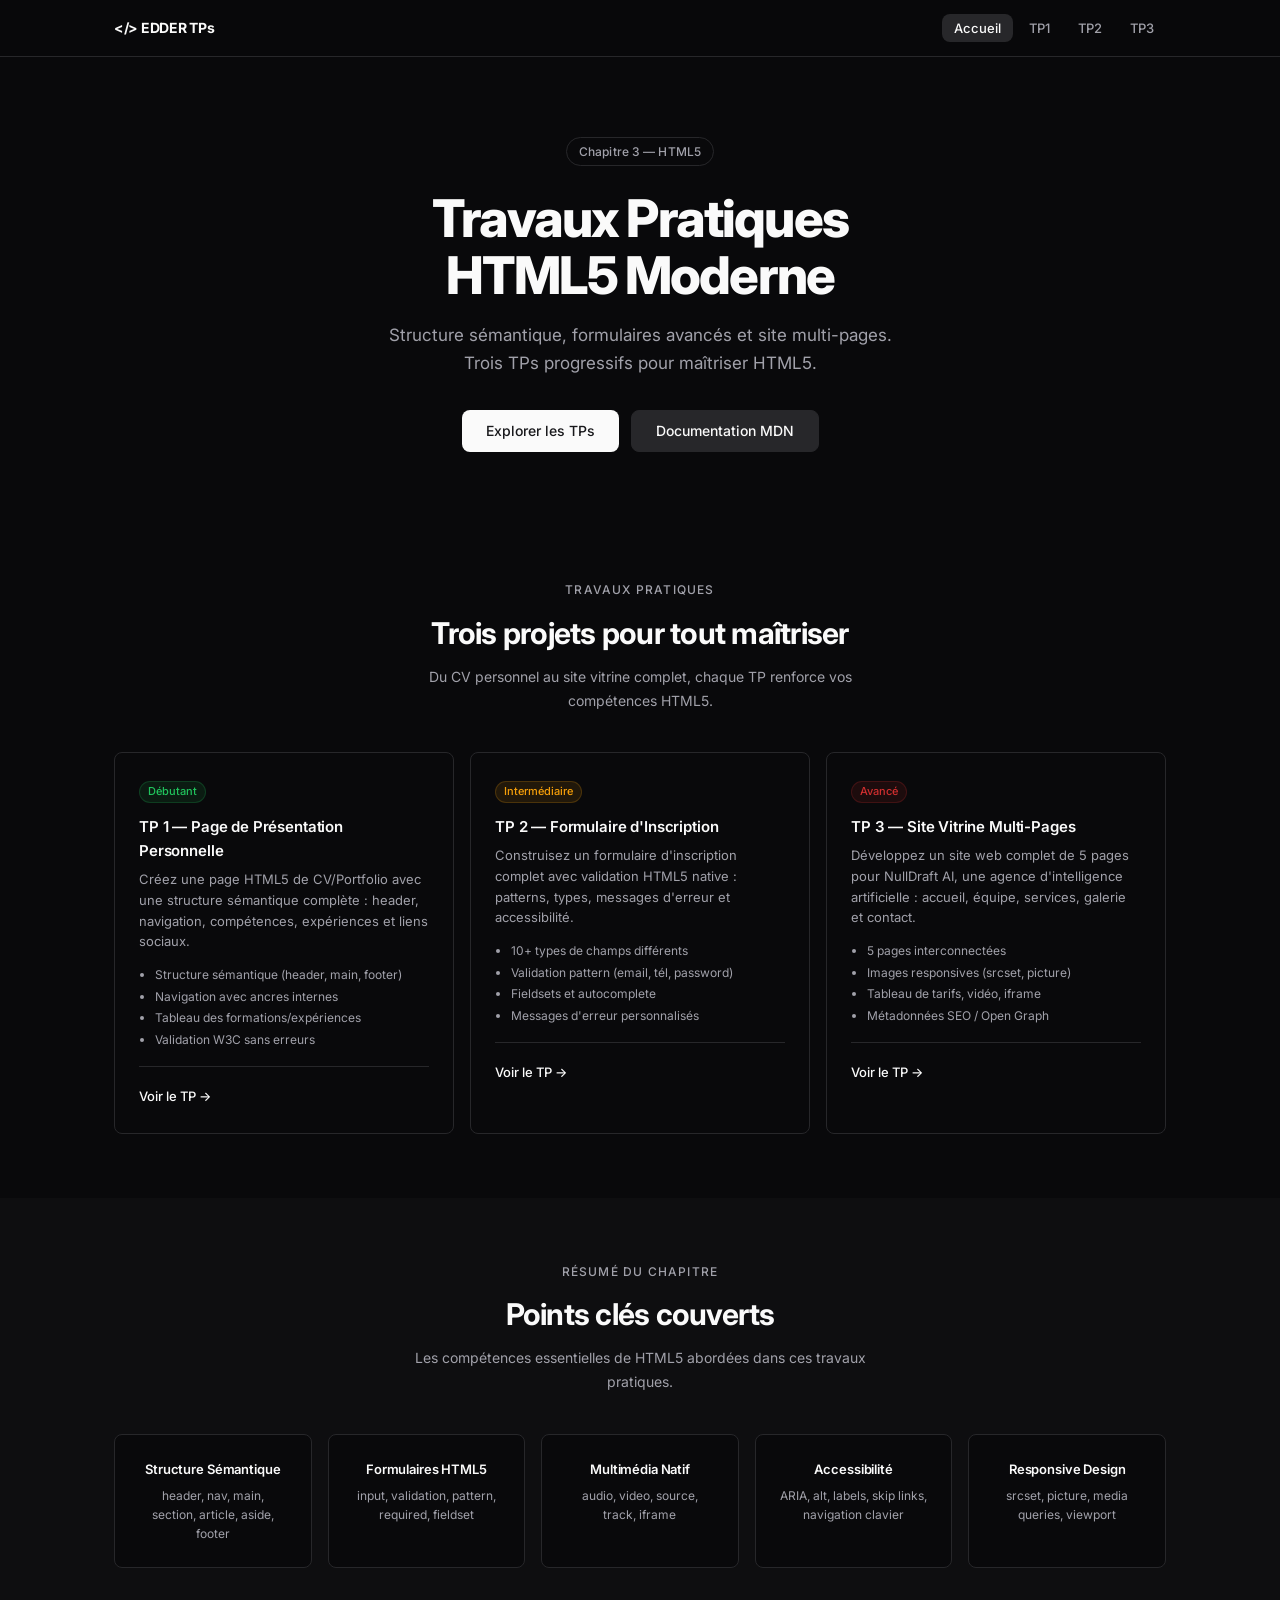
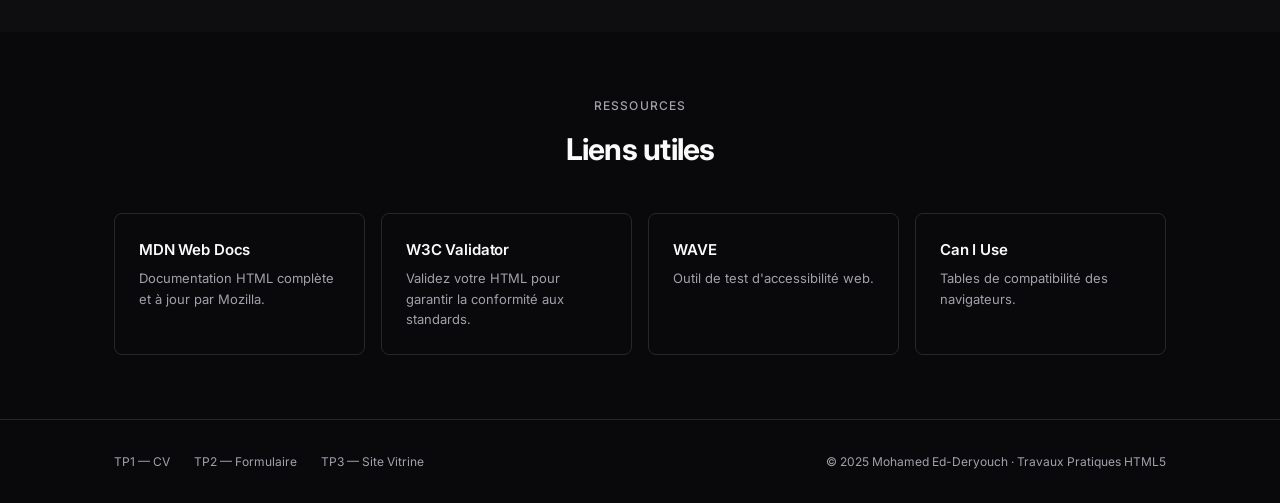
==== index.html @ cedb6357 "first commit" ====
<!DOCTYPE html>
<html lang="fr">

<head>
  <meta charset="UTF-8">
  <meta name="viewport" content="width=device-width, initial-scale=1.0">
  <meta name="description"
    content="Travaux Pratiques HTML5 — Chapitre 3 : Structure, Sémantique, Formulaires et Site Vitrine">
  <meta name="author" content="Mohamed Ed-Deryouch">
  <title>TPs HTML5 — Mohamed Ed-Deryouch</title>
  <link rel="stylesheet" href="css/style.css">
</head>

<body>
  <a href="#main-content" class="skip-link">Aller au contenu principal</a>

  <header class="site-header">
    <div class="container">
      <a href="index.html" class="logo">&lt;/&gt; EDDER TPs</a>
      <button class="nav-toggle" aria-label="Ouvrir le menu" aria-expanded="false" id="navToggle">&#9776;</button>
      <nav aria-label="Navigation principale">
        <ul class="nav-list" id="navList">
          <li><a href="index.html" class="active">Accueil</a></li>
          <li><a href="tp1/index.html">TP1</a></li>
          <li><a href="tp2/index.html">TP2</a></li>
          <li><a href="tp3/index.html">TP3</a></li>
        </ul>
      </nav>
    </div>
  </header>

  <section class="hero" id="main-content">
    <div class="container">
      <span class="hero-label">Chapitre 3 — HTML5</span>
      <h1>Travaux Pratiques<br>HTML5 Moderne</h1>
      <p>Structure sémantique, formulaires avancés et site multi-pages. Trois TPs progressifs pour maîtriser HTML5.</p>
      <div class="hero-actions">
        <a href="#travaux-pratiques" class="btn btn-primary btn-lg">Explorer les TPs</a>
        <a href="https://developer.mozilla.org/fr/docs/Web/HTML" target="_blank" rel="noopener"
          class="btn btn-secondary btn-lg">Documentation MDN</a>
      </div>
    </div>
  </section>

  <main>
    <section class="section" id="travaux-pratiques">
      <div class="container">
        <div class="section-header centered">
          <p class="overline">Travaux Pratiques</p>
          <h2>Trois projets pour tout maîtriser</h2>
          <p>Du CV personnel au site vitrine complet, chaque TP renforce vos compétences HTML5.</p>
        </div>

        <div class="cards-grid">
          <article class="card">
            <div class="card-header">
              <span class="badge badge-beginner">Débutant</span>
            </div>
            <h3>TP 1 — Page de Présentation Personnelle</h3>
            <p>Créez une page HTML5 de CV/Portfolio avec une structure sémantique complète : header, navigation,
              compétences, expériences et liens sociaux.</p>
            <ul
              style="color: var(--muted-foreground); font-size: 0.75rem; margin-top: 0.75rem; padding-left: 1rem; list-style: disc; line-height: 1.8;">
              <li>Structure sémantique (header, main, footer)</li>
              <li>Navigation avec ancres internes</li>
              <li>Tableau des formations/expériences</li>
              <li>Validation W3C sans erreurs</li>
            </ul>
            <div class="card-footer">
              <a href="tp1/index.html" class="card-link">Voir le TP &rarr;</a>
            </div>
          </article>

          <article class="card">
            <div class="card-header">
              <span class="badge badge-intermediate">Intermédiaire</span>
            </div>
            <h3>TP 2 — Formulaire d'Inscription</h3>
            <p>Construisez un formulaire d'inscription complet avec validation HTML5 native : patterns, types, messages
              d'erreur et accessibilité.</p>
            <ul
              style="color: var(--muted-foreground); font-size: 0.75rem; margin-top: 0.75rem; padding-left: 1rem; list-style: disc; line-height: 1.8;">
              <li>10+ types de champs différents</li>
              <li>Validation pattern (email, tél, password)</li>
              <li>Fieldsets et autocomplete</li>
              <li>Messages d'erreur personnalisés</li>
            </ul>
            <div class="card-footer">
              <a href="tp2/index.html" class="card-link">Voir le TP &rarr;</a>
            </div>
          </article>

          <article class="card">
            <div class="card-header">
              <span class="badge badge-advanced">Avancé</span>
            </div>
            <h3>TP 3 — Site Vitrine Multi-Pages</h3>
            <p>Développez un site web complet de 5 pages pour NullDraft AI, une agence d'intelligence artificielle :
              accueil, équipe, services, galerie et contact.</p>
            <ul
              style="color: var(--muted-foreground); font-size: 0.75rem; margin-top: 0.75rem; padding-left: 1rem; list-style: disc; line-height: 1.8;">
              <li>5 pages interconnectées</li>
              <li>Images responsives (srcset, picture)</li>
              <li>Tableau de tarifs, vidéo, iframe</li>
              <li>Métadonnées SEO / Open Graph</li>
            </ul>
            <div class="card-footer">
              <a href="tp3/index.html" class="card-link">Voir le TP &rarr;</a>
            </div>
          </article>
        </div>
      </div>
    </section>

    <section class="section section-alt">
      <div class="container">
        <div class="section-header centered">
          <p class="overline">Résumé du chapitre</p>
          <h2>Points clés couverts</h2>
          <p>Les compétences essentielles de HTML5 abordées dans ces travaux pratiques.</p>
        </div>

        <div class="cards-grid" style="grid-template-columns: repeat(auto-fit, minmax(180px, 1fr));">
          <div class="card" style="text-align:center;">
            <h3 style="font-size: 0.8125rem;">Structure Sémantique</h3>
            <p style="font-size: 0.75rem;">header, nav, main, section, article, aside, footer</p>
          </div>
          <div class="card" style="text-align:center;">
            <h3 style="font-size: 0.8125rem;">Formulaires HTML5</h3>
            <p style="font-size: 0.75rem;">input, validation, pattern, required, fieldset</p>
          </div>
          <div class="card" style="text-align:center;">
            <h3 style="font-size: 0.8125rem;">Multimédia Natif</h3>
            <p style="font-size: 0.75rem;">audio, video, source, track, iframe</p>
          </div>
          <div class="card" style="text-align:center;">
            <h3 style="font-size: 0.8125rem;">Accessibilité</h3>
            <p style="font-size: 0.75rem;">ARIA, alt, labels, skip links, navigation clavier</p>
          </div>
          <div class="card" style="text-align:center;">
            <h3 style="font-size: 0.8125rem;">Responsive Design</h3>
            <p style="font-size: 0.75rem;">srcset, picture, media queries, viewport</p>
          </div>
        </div>
      </div>
    </section>

    <section class="section" id="ressources">
      <div class="container">
        <div class="section-header centered">
          <p class="overline">Ressources</p>
          <h2>Liens utiles</h2>
        </div>
        <div class="cards-grid" style="grid-template-columns: repeat(auto-fit, minmax(240px, 1fr));">
          <a href="https://developer.mozilla.org/fr/docs/Web/HTML" target="_blank" rel="noopener" class="card"
            style="text-decoration:none;">
            <h3>MDN Web Docs</h3>
            <p>Documentation HTML complète et à jour par Mozilla.</p>
          </a>
          <a href="https://validator.w3.org/" target="_blank" rel="noopener" class="card" style="text-decoration:none;">
            <h3>W3C Validator</h3>
            <p>Validez votre HTML pour garantir la conformité aux standards.</p>
          </a>
          <a href="https://wave.webaim.org/" target="_blank" rel="noopener" class="card" style="text-decoration:none;">
            <h3>WAVE</h3>
            <p>Outil de test d'accessibilité web.</p>
          </a>
          <a href="https://caniuse.com/" target="_blank" rel="noopener" class="card" style="text-decoration:none;">
            <h3>Can I Use</h3>
            <p>Tables de compatibilité des navigateurs.</p>
          </a>
        </div>
      </div>
    </section>
  </main>

  <footer class="site-footer">
    <div class="container">
      <nav class="footer-links" aria-label="Navigation secondaire">
        <a href="tp1/index.html">TP1 — CV</a>
        <a href="tp2/index.html">TP2 — Formulaire</a>
        <a href="tp3/index.html">TP3 — Site Vitrine</a>
      </nav>
      <p>&copy; 2025 Mohamed Ed-Deryouch &middot; Travaux Pratiques HTML5</p>
    </div>
  </footer>

  <script>
    document.getElementById('navToggle').addEventListener('click', function () {
      var list = document.getElementById('navList');
      var expanded = this.getAttribute('aria-expanded') === 'true';
      this.setAttribute('aria-expanded', String(!expanded));
      list.classList.toggle('active');
      this.innerHTML = expanded ? '&#9776;' : '&#10005;';
    });
  </script>
</body>

</html>
---- css/style.css ----
/* ============================================
   shadcn-inspired Design System
   Pure CSS — Dark Mode — Professional
   ============================================ */

@import url('https://fonts.googleapis.com/css2?family=Inter:wght@300;400;500;600;700;800&display=swap');

/* ---------- Design Tokens ---------- */
:root {
  /* Background */
  --background: hsl(240 10% 3.9%);
  --foreground: hsl(0 0% 98%);

  --card: hsl(240 10% 3.9%);
  --card-foreground: hsl(0 0% 98%);

  --popover: hsl(240 10% 3.9%);

  --muted: hsl(240 3.7% 15.9%);
  --muted-foreground: hsl(240 5% 64.9%);

  --accent: hsl(240 3.7% 15.9%);
  --accent-foreground: hsl(0 0% 98%);

  --destructive: hsl(0 62.8% 30.6%);

  --border: hsl(240 3.7% 15.9%);
  --input: hsl(240 3.7% 15.9%);
  --ring: hsl(240 4.9% 83.9%);

  --primary: hsl(0 0% 98%);
  --primary-foreground: hsl(240 5.9% 10%);

  --secondary: hsl(240 3.7% 15.9%);
  --secondary-foreground: hsl(0 0% 98%);

  /* Functional */
  --success: hsl(142 71% 45%);
  --warning: hsl(38 92% 50%);
  --info: hsl(217 91% 60%);

  /* Radius */
  --radius: 0.5rem;

  /* Typography */
  --font-sans: 'Inter', -apple-system, BlinkMacSystemFont, 'Segoe UI', 'Helvetica Neue', sans-serif;
  --font-mono: ui-monospace, SFMono-Regular, 'SF Mono', Menlo, Consolas, monospace;

  /* Transition */
  --transition: 150ms cubic-bezier(0.4, 0, 0.2, 1);
}

/* ---------- Reset ---------- */
*,
*::before,
*::after {
  margin: 0;
  padding: 0;
  box-sizing: border-box;
}

html {
  scroll-behavior: smooth;
  font-size: 16px;
  -webkit-text-size-adjust: 100%;
}

body {
  font-family: var(--font-sans);
  background-color: var(--background);
  color: var(--foreground);
  line-height: 1.6;
  -webkit-font-smoothing: antialiased;
  -moz-osx-font-smoothing: grayscale;
  min-height: 100vh;
}

a {
  color: var(--foreground);
  text-decoration: none;
  transition: color var(--transition);
}

a:hover {
  color: var(--muted-foreground);
}

img {
  max-width: 100%;
  height: auto;
  display: block;
}

ul,
ol {
  list-style: none;
}

code {
  font-family: var(--font-mono);
  font-size: 0.875em;
  background: var(--muted);
  padding: 0.125rem 0.375rem;
  border-radius: calc(var(--radius) * 0.5);
}

/* ---------- Utility ---------- */
.container {
  width: 100%;
  max-width: 1100px;
  margin-inline: auto;
  padding-inline: 1.5rem;
}

.container-sm {
  width: 100%;
  max-width: 720px;
  margin-inline: auto;
  padding-inline: 1.5rem;
}

.sr-only {
  position: absolute;
  width: 1px;
  height: 1px;
  padding: 0;
  margin: -1px;
  overflow: hidden;
  clip: rect(0, 0, 0, 0);
  white-space: nowrap;
  border: 0;
}

.text-muted {
  color: var(--muted-foreground);
}

.text-sm {
  font-size: 0.875rem;
}

.text-xs {
  font-size: 0.75rem;
}

/* ---------- Skip Link ---------- */
.skip-link {
  position: absolute;
  top: -100%;
  left: 1rem;
  background: var(--primary);
  color: var(--primary-foreground);
  padding: 0.5rem 1rem;
  border-radius: var(--radius);
  z-index: 1000;
  font-weight: 600;
  font-size: 0.875rem;
  transition: top 0.2s var(--transition);
}

.skip-link:focus {
  top: 1rem;
  color: var(--primary-foreground);
}

/* ============================================
   HEADER / NAV
   ============================================ */
.site-header {
  position: sticky;
  top: 0;
  z-index: 100;
  background-color: hsl(240 10% 3.9% / 0.8);
  backdrop-filter: blur(12px);
  -webkit-backdrop-filter: blur(12px);
  border-bottom: 1px solid var(--border);
}

.site-header .container {
  display: flex;
  align-items: center;
  justify-content: space-between;
  height: 3.5rem;
}

.logo {
  font-size: 0.875rem;
  font-weight: 700;
  color: var(--foreground);
  letter-spacing: -0.02em;
}

.logo:hover {
  color: var(--foreground);
}

.nav-list {
  display: flex;
  gap: 0.25rem;
  align-items: center;
}

.nav-list a {
  color: var(--muted-foreground);
  font-size: 0.8125rem;
  font-weight: 500;
  padding: 0.375rem 0.75rem;
  border-radius: var(--radius);
  transition: background var(--transition), color var(--transition);
}

.nav-list a:hover {
  background: var(--accent);
  color: var(--accent-foreground);
}

.nav-list a.active {
  background: var(--accent);
  color: var(--accent-foreground);
}

.nav-toggle {
  display: none;
  background: none;
  border: 1px solid var(--border);
  color: var(--foreground);
  font-size: 1rem;
  cursor: pointer;
  padding: 0.25rem 0.5rem;
  border-radius: var(--radius);
  line-height: 1;
}

/* ============================================
   HERO
   ============================================ */
.hero {
  padding: 5rem 0 4rem;
  text-align: center;
}

.hero-label {
  display: inline-block;
  font-size: 0.75rem;
  font-weight: 500;
  color: var(--muted-foreground);
  border: 1px solid var(--border);
  padding: 0.25rem 0.75rem;
  border-radius: 9999px;
  margin-bottom: 1.5rem;
  letter-spacing: 0.01em;
}

.hero h1 {
  font-size: clamp(2rem, 5vw, 3.25rem);
  font-weight: 800;
  line-height: 1.1;
  letter-spacing: -0.035em;
  margin-bottom: 1rem;
  color: var(--foreground);
}

.hero p {
  color: var(--muted-foreground);
  font-size: clamp(0.9375rem, 2vw, 1.0625rem);
  max-width: 540px;
  margin-inline: auto;
  margin-bottom: 2rem;
  line-height: 1.7;
}

.hero-actions {
  display: flex;
  gap: 0.75rem;
  justify-content: center;
  flex-wrap: wrap;
}

/* ============================================
   BUTTONS
   ============================================ */
.btn {
  display: inline-flex;
  align-items: center;
  justify-content: center;
  gap: 0.5rem;
  padding: 0.5rem 1rem;
  border-radius: var(--radius);
  font-size: 0.8125rem;
  font-weight: 500;
  border: none;
  cursor: pointer;
  transition: background var(--transition), opacity var(--transition);
  text-decoration: none;
  font-family: var(--font-sans);
  line-height: 1.25rem;
  white-space: nowrap;
}

.btn-primary {
  background: var(--primary);
  color: var(--primary-foreground);
}

.btn-primary:hover {
  opacity: 0.9;
  color: var(--primary-foreground);
}

.btn-secondary {
  background: var(--secondary);
  color: var(--secondary-foreground);
  border: 1px solid var(--border);
}

.btn-secondary:hover {
  background: var(--accent);
  color: var(--accent-foreground);
}

.btn-ghost {
  background: transparent;
  color: var(--foreground);
}

.btn-ghost:hover {
  background: var(--accent);
}

.btn-destructive {
  background: var(--destructive);
  color: var(--foreground);
}

.btn-sm {
  padding: 0.375rem 0.75rem;
  font-size: 0.75rem;
}

.btn-lg {
  padding: 0.625rem 1.5rem;
  font-size: 0.875rem;
}

/* ============================================
   CARD
   ============================================ */
.cards-grid {
  display: grid;
  grid-template-columns: repeat(auto-fit, minmax(280px, 1fr));
  gap: 1rem;
}

.card {
  background: var(--card);
  border: 1px solid var(--border);
  border-radius: var(--radius);
  padding: 1.5rem;
  transition: border-color var(--transition), background var(--transition);
}

.card:hover {
  border-color: hsl(240 3.7% 25%);
}

.card-header {
  margin-bottom: 0.75rem;
}

.card h3 {
  font-size: 0.9375rem;
  font-weight: 600;
  margin-bottom: 0.375rem;
  letter-spacing: -0.01em;
}

.card p {
  color: var(--muted-foreground);
  font-size: 0.8125rem;
  line-height: 1.6;
}

.card-footer {
  margin-top: 1rem;
  padding-top: 1rem;
  border-top: 1px solid var(--border);
}

/* Card icon */
.card-icon {
  width: 2.25rem;
  height: 2.25rem;
  border-radius: var(--radius);
  display: flex;
  align-items: center;
  justify-content: center;
  font-size: 0.875rem;
  margin-bottom: 0.75rem;
  background: var(--muted);
  color: var(--muted-foreground);
}

/* Card link */
.card-link {
  font-size: 0.8125rem;
  font-weight: 500;
  color: var(--foreground);
  display: inline-flex;
  align-items: center;
  gap: 0.25rem;
}

.card-link:hover {
  text-decoration: underline;
  text-underline-offset: 4px;
  color: var(--foreground);
}

/* ============================================
   BADGE
   ============================================ */
.badge {
  display: inline-block;
  padding: 0.125rem 0.5rem;
  border-radius: 9999px;
  font-size: 0.6875rem;
  font-weight: 500;
  line-height: 1.4;
  border: 1px solid transparent;
}

.badge-default {
  background: var(--secondary);
  color: var(--secondary-foreground);
  border-color: var(--border);
}

.badge-beginner {
  background: hsl(142 71% 45% / 0.1);
  color: hsl(142 71% 45%);
  border-color: hsl(142 71% 45% / 0.2);
}

.badge-intermediate {
  background: hsl(38 92% 50% / 0.1);
  color: hsl(38 92% 50%);
  border-color: hsl(38 92% 50% / 0.2);
}

.badge-advanced {
  background: hsl(0 62.8% 50% / 0.1);
  color: hsl(0 62.8% 50%);
  border-color: hsl(0 62.8% 50% / 0.2);
}

/* ============================================
   SECTIONS
   ============================================ */
.section {
  padding: 4rem 0;
}

.section-alt {
  background: hsl(240 6% 6%);
}

.section-header {
  margin-bottom: 2.5rem;
}

.section-header.centered {
  text-align: center;
}

.section-header .overline {
  font-size: 0.75rem;
  font-weight: 500;
  text-transform: uppercase;
  letter-spacing: 0.1em;
  color: var(--muted-foreground);
  margin-bottom: 0.5rem;
}

.section-header h2 {
  font-size: clamp(1.375rem, 3vw, 1.875rem);
  font-weight: 700;
  letter-spacing: -0.025em;
  margin-bottom: 0.5rem;
}

.section-header p {
  color: var(--muted-foreground);
  font-size: 0.875rem;
  max-width: 480px;
  line-height: 1.7;
}

.section-header.centered p {
  margin-inline: auto;
}

/* ============================================
   TABLE
   ============================================ */
.table-wrapper {
  overflow-x: auto;
  border: 1px solid var(--border);
  border-radius: var(--radius);
}

table {
  width: 100%;
  border-collapse: collapse;
  font-size: 0.8125rem;
}

thead {
  background: var(--muted);
}

th {
  text-align: left;
  padding: 0.625rem 1rem;
  font-weight: 500;
  font-size: 0.75rem;
  color: var(--muted-foreground);
  border-bottom: 1px solid var(--border);
}

td {
  padding: 0.625rem 1rem;
  border-bottom: 1px solid var(--border);
  color: var(--foreground);
}

tr:last-child td {
  border-bottom: none;
}

tbody tr {
  transition: background var(--transition);
}

tbody tr:hover {
  background: hsl(240 3.7% 10%);
}

/* ============================================
   FORMS
   ============================================ */
.form-group {
  margin-bottom: 1.25rem;
}

.form-row {
  display: grid;
  grid-template-columns: 1fr 1fr;
  gap: 1rem;
}

label {
  display: block;
  font-size: 0.8125rem;
  font-weight: 500;
  color: var(--foreground);
  margin-bottom: 0.375rem;
}

label .required {
  color: hsl(0 62.8% 50%);
}

input,
textarea,
select {
  width: 100%;
  padding: 0.5rem 0.75rem;
  background: var(--background);
  border: 1px solid var(--input);
  border-radius: var(--radius);
  color: var(--foreground);
  font-family: var(--font-sans);
  font-size: 0.8125rem;
  transition: border-color var(--transition), box-shadow var(--transition);
  line-height: 1.5;
}

input::placeholder,
textarea::placeholder {
  color: var(--muted-foreground);
  opacity: 0.5;
}

input:focus,
textarea:focus,
select:focus {
  outline: none;
  border-color: var(--ring);
  box-shadow: 0 0 0 2px hsl(240 4.9% 83.9% / 0.15);
}

input:invalid:not(:placeholder-shown),
textarea:invalid:not(:placeholder-shown) {
  border-color: hsl(0 62.8% 50%);
}

input:valid:not(:placeholder-shown) {
  border-color: hsl(142 71% 45% / 0.5);
}

input[type="file"] {
  padding: 0.375rem;
  font-size: 0.75rem;
}

input[type="color"] {
  padding: 0.25rem;
  height: 2.5rem;
  cursor: pointer;
}

input[type="range"] {
  padding: 0;
  border: none;
  accent-color: var(--foreground);
  background: transparent;
}

input[type="range"]:focus {
  box-shadow: none;
}

fieldset {
  border: 1px solid var(--border);
  border-radius: var(--radius);
  padding: 1.5rem;
  margin-bottom: 1.5rem;
}

legend {
  font-size: 0.8125rem;
  font-weight: 600;
  color: var(--foreground);
  padding: 0 0.375rem;
}

/* Radio / Checkbox */
.form-check {
  display: flex;
  align-items: center;
  gap: 0.5rem;
  margin-bottom: 0.5rem;
}

.form-check input[type="radio"],
.form-check input[type="checkbox"] {
  width: 1rem;
  height: 1rem;
  accent-color: var(--foreground);
  cursor: pointer;
}

.form-check label {
  margin-bottom: 0;
  font-weight: 400;
  color: var(--foreground);
  font-size: 0.8125rem;
  cursor: pointer;
}

.form-hint {
  font-size: 0.75rem;
  color: var(--muted-foreground);
  margin-top: 0.25rem;
}

/* ============================================
   SEPARATOR
   ============================================ */
.separator {
  height: 1px;
  background: var(--border);
  border: none;
  margin: 2rem 0;
}

/* ============================================
   FOOTER
   ============================================ */
.site-footer {
  border-top: 1px solid var(--border);
  padding: 2rem 0;
  color: var(--muted-foreground);
  font-size: 0.75rem;
}

.site-footer .container {
  display: flex;
  align-items: center;
  justify-content: space-between;
  flex-wrap: wrap;
  gap: 1rem;
}

.footer-links {
  display: flex;
  gap: 1.5rem;
  flex-wrap: wrap;
}

.footer-links a {
  color: var(--muted-foreground);
  font-size: 0.75rem;
}

.footer-links a:hover {
  color: var(--foreground);
}

/* ============================================
   DETAILS / SUMMARY
   ============================================ */
details {
  border: 1px solid var(--border);
  border-radius: var(--radius);
  margin-bottom: 0.5rem;
}

details[open] {
  border-color: hsl(240 3.7% 25%);
}

summary {
  padding: 0.75rem 1rem;
  cursor: pointer;
  font-weight: 500;
  font-size: 0.8125rem;
  color: var(--foreground);
  list-style: none;
  display: flex;
  align-items: center;
  justify-content: space-between;
  transition: background var(--transition);
  border-radius: var(--radius);
}

summary:hover {
  background: var(--muted);
}

summary::-webkit-details-marker {
  display: none;
}

summary::after {
  content: '+';
  font-size: 1rem;
  color: var(--muted-foreground);
  font-weight: 300;
}

details[open] summary::after {
  content: '\2212';
}

details>div,
details>p {
  padding: 0 1rem 1rem;
  color: var(--muted-foreground);
  font-size: 0.8125rem;
  line-height: 1.7;
}

/* ============================================
   PROGRESS / METER
   ============================================ */
progress {
  width: 100%;
  height: 0.375rem;
  border-radius: 9999px;
  overflow: hidden;
  appearance: none;
  -webkit-appearance: none;
}

progress::-webkit-progress-bar {
  background: var(--muted);
  border-radius: 9999px;
}

progress::-webkit-progress-value {
  background: var(--foreground);
  border-radius: 9999px;
}

meter {
  width: 100%;
  height: 0.375rem;
}

/* ============================================
   MEDIA
   ============================================ */
video,
audio {
  width: 100%;
  border-radius: var(--radius);
  background: hsl(240 6% 6%);
}

iframe {
  border: none;
  border-radius: var(--radius);
  width: 100%;
}

.responsive-iframe {
  position: relative;
  padding-bottom: 56.25%;
  height: 0;
  overflow: hidden;
  border-radius: var(--radius);
  border: 1px solid var(--border);
}

.responsive-iframe iframe {
  position: absolute;
  top: 0;
  left: 0;
  width: 100%;
  height: 100%;
  border-radius: var(--radius);
}

/* ============================================
   GALLERY
   ============================================ */
.gallery-grid {
  display: grid;
  grid-template-columns: repeat(auto-fill, minmax(240px, 1fr));
  gap: 0.75rem;
}

.gallery-item {
  border-radius: var(--radius);
  overflow: hidden;
  position: relative;
  aspect-ratio: 4 / 3;
  border: 1px solid var(--border);
  transition: border-color var(--transition);
}

.gallery-item:hover {
  border-color: hsl(240 3.7% 25%);
}

.gallery-item img {
  width: 100%;
  height: 100%;
  object-fit: cover;
}

/* ============================================
   FIGURE
   ============================================ */
figure {
  margin: 0;
}

figcaption {
  font-size: 0.75rem;
  color: var(--muted-foreground);
  margin-top: 0.5rem;
  text-align: center;
}

/* ============================================
   PROFILE (TP1)
   ============================================ */
.profile-header {
  display: flex;
  align-items: center;
  gap: 1.5rem;
  flex-wrap: wrap;
  padding: 2.5rem 0;
}

.profile-avatar-placeholder {
  width: 8rem;
  height: 8rem;
  border-radius: 9999px;
  background: var(--muted);
  display: flex;
  align-items: center;
  justify-content: center;
  font-size: 1.25rem;
  font-weight: 700;
  color: var(--muted-foreground);
  flex-shrink: 0;
  border: 1px solid var(--border);
}

.profile-info h1 {
  font-size: 1.5rem;
  font-weight: 700;
  letter-spacing: -0.025em;
}

.profile-info .title {
  color: var(--muted-foreground);
  font-size: 0.875rem;
  font-weight: 400;
  margin-bottom: 0.5rem;
}

.profile-info .contact-row {
  display: flex;
  gap: 1.25rem;
  flex-wrap: wrap;
  color: var(--muted-foreground);
  font-size: 0.75rem;
}

.profile-info .contact-row a {
  color: var(--muted-foreground);
  text-decoration: underline;
  text-underline-offset: 3px;
}

.profile-info .contact-row a:hover {
  color: var(--foreground);
}

/* Skills */
.skills-grid {
  display: flex;
  flex-wrap: wrap;
  gap: 0.375rem;
}

.skill-tag {
  background: var(--secondary);
  color: var(--muted-foreground);
  padding: 0.25rem 0.625rem;
  border-radius: 9999px;
  font-size: 0.6875rem;
  font-weight: 500;
  border: 1px solid var(--border);
  transition: border-color var(--transition), color var(--transition);
}

.skill-tag:hover {
  border-color: hsl(240 3.7% 30%);
  color: var(--foreground);
}

a.skill-tag {
  text-decoration: none;
}

/* Timeline */
.timeline-item {
  position: relative;
  padding-left: 1.5rem;
  padding-bottom: 1.5rem;
  border-left: 1px solid var(--border);
}

.timeline-item:last-child {
  border-left-color: transparent;
  padding-bottom: 0;
}

.timeline-item::before {
  content: '';
  position: absolute;
  left: -3px;
  top: 0.5rem;
  width: 5px;
  height: 5px;
  border-radius: 50%;
  background: var(--muted-foreground);
}

.timeline-item h3 {
  font-size: 0.875rem;
  font-weight: 600;
}

.timeline-item .timeline-meta {
  font-size: 0.6875rem;
  color: var(--muted-foreground);
  font-weight: 500;
  margin-bottom: 0.25rem;
}

.timeline-item p {
  color: var(--muted-foreground);
  font-size: 0.8125rem;
  line-height: 1.6;
}

/* ============================================
   TEAM (TP3 about)
   ============================================ */
.team-grid {
  display: grid;
  grid-template-columns: repeat(auto-fit, minmax(240px, 1fr));
  gap: 1rem;
}

.team-card {
  text-align: center;
}

.team-avatar {
  width: 3.5rem;
  height: 3.5rem;
  border-radius: 9999px;
  margin: 0 auto 0.75rem;
  display: flex;
  align-items: center;
  justify-content: center;
  font-size: 0.875rem;
  font-weight: 700;
  background: var(--muted);
  color: var(--muted-foreground);
  border: 1px solid var(--border);
}

.team-card .role {
  color: var(--muted-foreground);
  font-size: 0.75rem;
  font-weight: 500;
  margin-bottom: 0.5rem;
}

/* ============================================
   STATS
   ============================================ */
.stats-grid {
  display: grid;
  grid-template-columns: repeat(auto-fit, minmax(140px, 1fr));
  gap: 1.5rem;
  text-align: center;
}

.stat-item .number {
  font-size: 2rem;
  font-weight: 800;
  letter-spacing: -0.03em;
  color: var(--foreground);
}

.stat-item .label {
  color: var(--muted-foreground);
  font-size: 0.75rem;
  font-weight: 400;
}

/* ============================================
   TESTIMONIAL
   ============================================ */
.testimonial {
  border: 1px solid var(--border);
  border-radius: var(--radius);
  padding: 1.5rem;
}

.testimonial blockquote {
  font-size: 0.8125rem;
  color: var(--muted-foreground);
  margin-bottom: 0.75rem;
  line-height: 1.7;
  font-style: normal;
}

.testimonial cite {
  color: var(--foreground);
  font-weight: 500;
  font-size: 0.75rem;
  font-style: normal;
}

/* ============================================
   BACK LINK
   ============================================ */
.back-link {
  display: inline-flex;
  align-items: center;
  gap: 0.375rem;
  color: var(--muted-foreground);
  font-size: 0.8125rem;
  font-weight: 400;
  padding: 2rem 0;
  transition: color var(--transition);
}

.back-link:hover {
  color: var(--foreground);
}

/* ============================================
   CONTACT
   ============================================ */
.contact-grid {
  display: grid;
  grid-template-columns: 1fr 1fr;
  gap: 2.5rem;
}

.contact-info-list {
  display: flex;
  flex-direction: column;
  gap: 0.5rem;
}

.contact-info-item {
  display: flex;
  align-items: flex-start;
  gap: 0.75rem;
  padding: 0.75rem;
  border: 1px solid var(--border);
  border-radius: var(--radius);
}

.contact-info-item .icon-label {
  font-size: 0.75rem;
  font-weight: 600;
  color: var(--muted-foreground);
  text-transform: uppercase;
  letter-spacing: 0.05em;
  flex-shrink: 0;
  min-width: 4rem;
}

.contact-info-item p {
  font-size: 0.8125rem;
  color: var(--foreground);
  line-height: 1.5;
}

.contact-info-item a {
  color: var(--foreground);
  text-decoration: underline;
  text-underline-offset: 3px;
}

.contact-info-item a:hover {
  color: var(--muted-foreground);
}

/* ============================================
   TRANSCRIPT
   ============================================ */
.transcript {
  background: hsl(240 6% 6%);
  border: 1px solid var(--border);
  border-radius: var(--radius);
  padding: 1.5rem;
  max-height: 280px;
  overflow-y: auto;
  color: var(--muted-foreground);
  font-size: 0.8125rem;
  line-height: 1.8;
}

.transcript p {
  margin-bottom: 0.75rem;
}

.transcript time {
  color: var(--foreground);
  font-weight: 500;
  font-family: var(--font-mono);
  font-size: 0.6875rem;
}

/* ============================================
   RESPONSIVE
   ============================================ */
@media (max-width: 768px) {
  .nav-list {
    display: none;
    flex-direction: column;
    position: absolute;
    top: 100%;
    left: 0;
    right: 0;
    background: var(--background);
    padding: 1rem;
    border-bottom: 1px solid var(--border);
    gap: 0.25rem;
  }

  .nav-list.active {
    display: flex;
  }

  .nav-toggle {
    display: block;
  }

  .hero {
    padding: 3rem 0;
  }

  .profile-header {
    flex-direction: column;
    text-align: center;
  }

  .profile-info .contact-row {
    justify-content: center;
  }

  .cards-grid {
    grid-template-columns: 1fr;
  }

  .form-row {
    grid-template-columns: 1fr;
  }

  .contact-grid {
    grid-template-columns: 1fr;
  }

  .site-footer .container {
    flex-direction: column;
    text-align: center;
  }

  .footer-links {
    justify-content: center;
  }
}
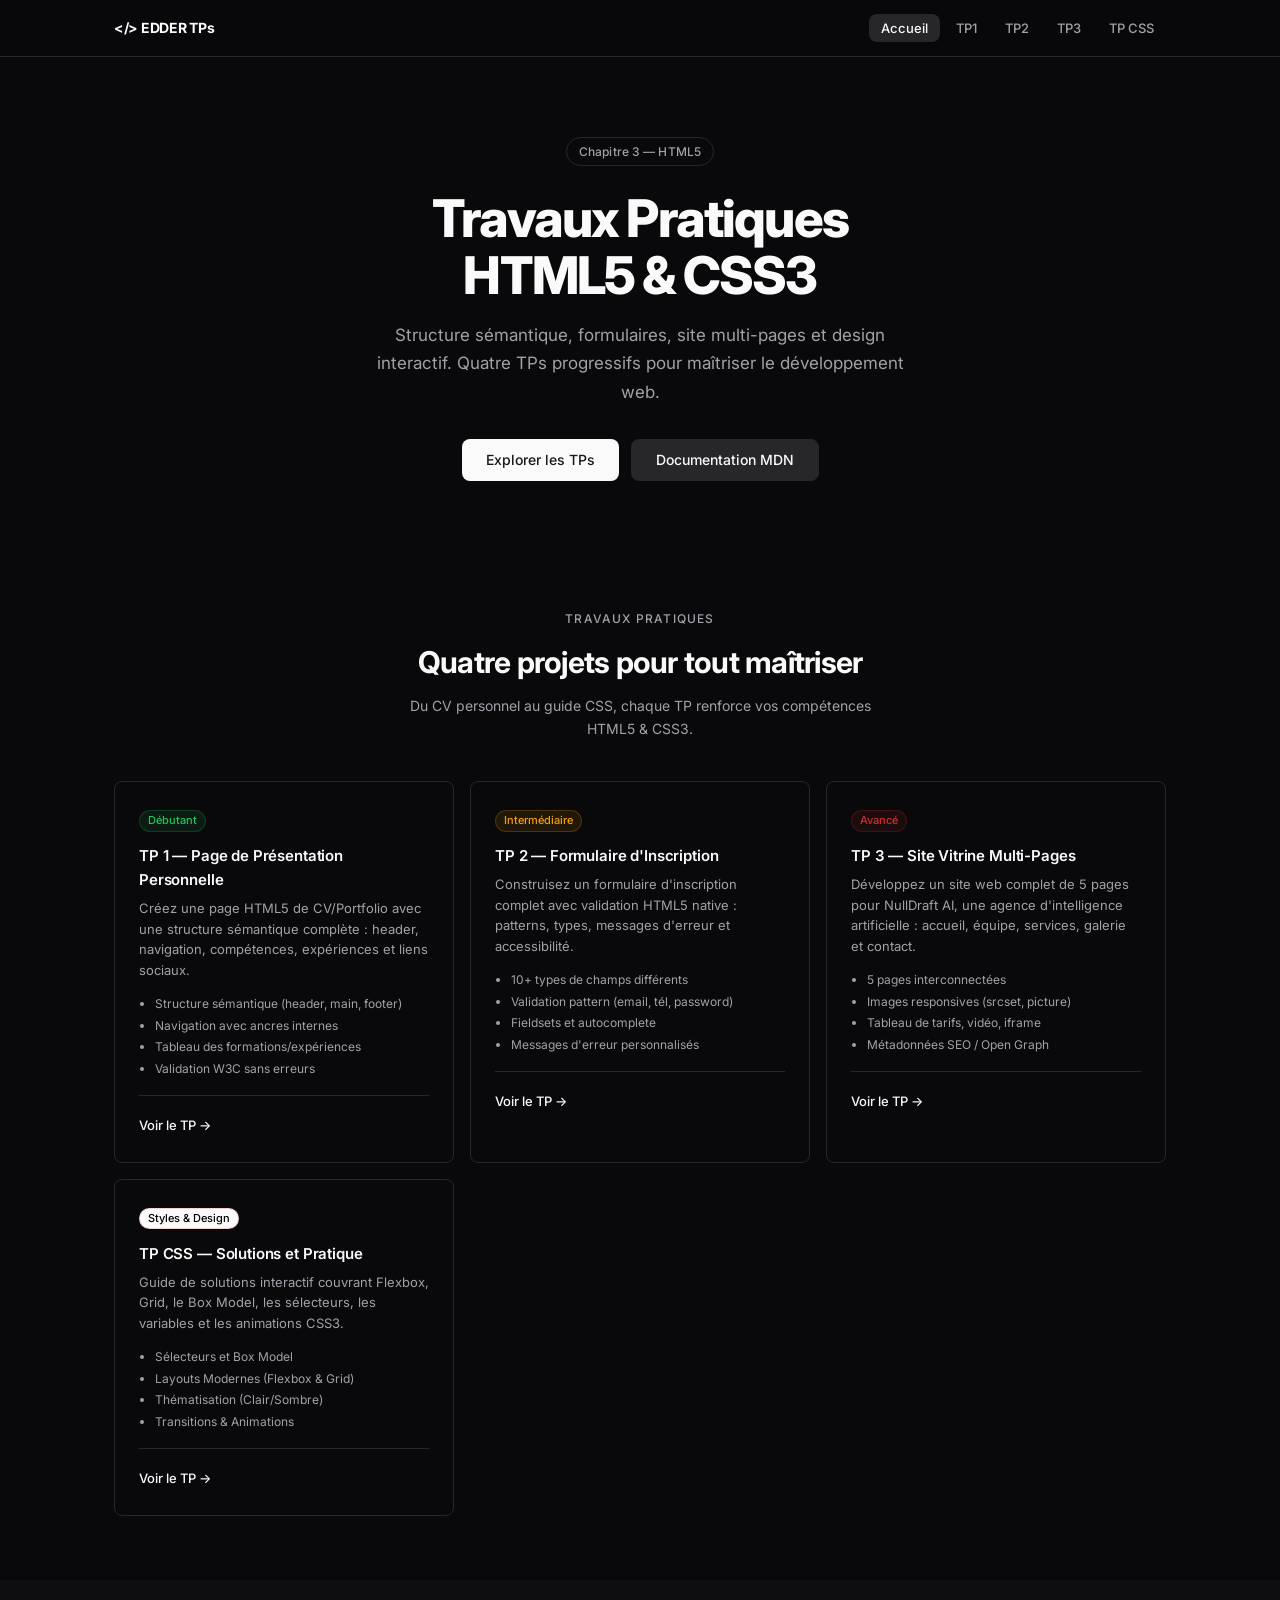
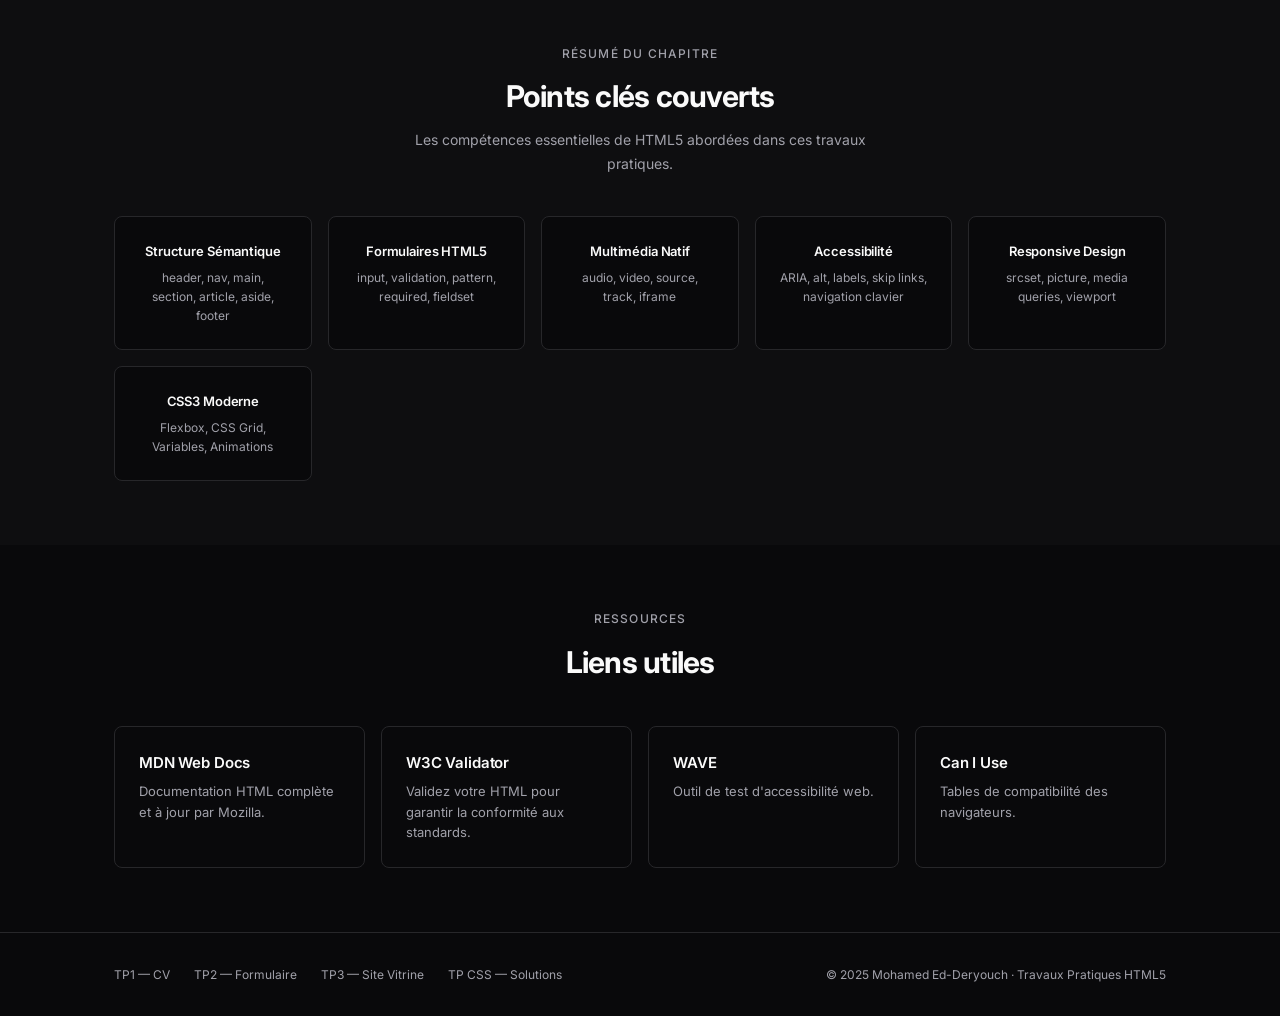
==== commit d8da7754: "TP CSS" ====
--- a/index.html
+++ b/index.html
@@ -24,6 +24,7 @@
           <li><a href="tp1/index.html">TP1</a></li>
           <li><a href="tp2/index.html">TP2</a></li>
           <li><a href="tp3/index.html">TP3</a></li>
+          <li><a href="tp_css/index.html">TP CSS</a></li>
         </ul>
       </nav>
     </div>
@@ -32,8 +33,9 @@
   <section class="hero" id="main-content">
     <div class="container">
       <span class="hero-label">Chapitre 3 — HTML5</span>
-      <h1>Travaux Pratiques<br>HTML5 Moderne</h1>
-      <p>Structure sémantique, formulaires avancés et site multi-pages. Trois TPs progressifs pour maîtriser HTML5.</p>
+      <h1>Travaux Pratiques<br>HTML5 & CSS3</h1>
+      <p>Structure sémantique, formulaires, site multi-pages et design interactif. Quatre TPs progressifs pour maîtriser
+        le développement web.</p>
       <div class="hero-actions">
         <a href="#travaux-pratiques" class="btn btn-primary btn-lg">Explorer les TPs</a>
         <a href="https://developer.mozilla.org/fr/docs/Web/HTML" target="_blank" rel="noopener"
@@ -47,8 +49,8 @@
       <div class="container">
         <div class="section-header centered">
           <p class="overline">Travaux Pratiques</p>
-          <h2>Trois projets pour tout maîtriser</h2>
-          <p>Du CV personnel au site vitrine complet, chaque TP renforce vos compétences HTML5.</p>
+          <h2>Quatre projets pour tout maîtriser</h2>
+          <p>Du CV personnel au guide CSS, chaque TP renforce vos compétences HTML5 & CSS3.</p>
         </div>
 
         <div class="cards-grid">
@@ -106,6 +108,26 @@
             </ul>
             <div class="card-footer">
               <a href="tp3/index.html" class="card-link">Voir le TP &rarr;</a>
+            </div>
+          </article>
+
+          <article class="card">
+            <div class="card-header">
+              <span class="badge badge-advanced" style="background-color: var(--primary); color: black;">Styles &
+                Design</span>
+            </div>
+            <h3>TP CSS — Solutions et Pratique</h3>
+            <p>Guide de solutions interactif couvrant Flexbox, Grid, le Box Model, les sélecteurs, les variables et les
+              animations CSS3.</p>
+            <ul
+              style="color: var(--muted-foreground); font-size: 0.75rem; margin-top: 0.75rem; padding-left: 1rem; list-style: disc; line-height: 1.8;">
+              <li>Sélecteurs et Box Model</li>
+              <li>Layouts Modernes (Flexbox & Grid)</li>
+              <li>Thématisation (Clair/Sombre)</li>
+              <li>Transitions & Animations</li>
+            </ul>
+            <div class="card-footer">
+              <a href="tp_css/index.html" class="card-link">Voir le TP &rarr;</a>
             </div>
           </article>
         </div>
@@ -141,6 +163,10 @@
             <h3 style="font-size: 0.8125rem;">Responsive Design</h3>
             <p style="font-size: 0.75rem;">srcset, picture, media queries, viewport</p>
           </div>
+          <div class="card" style="text-align:center;">
+            <h3 style="font-size: 0.8125rem;">CSS3 Moderne</h3>
+            <p style="font-size: 0.75rem;">Flexbox, CSS Grid, Variables, Animations</p>
+          </div>
         </div>
       </div>
     </section>
@@ -180,6 +206,7 @@
         <a href="tp1/index.html">TP1 — CV</a>
         <a href="tp2/index.html">TP2 — Formulaire</a>
         <a href="tp3/index.html">TP3 — Site Vitrine</a>
+        <a href="tp_css/index.html">TP CSS — Solutions</a>
       </nav>
       <p>&copy; 2025 Mohamed Ed-Deryouch &middot; Travaux Pratiques HTML5</p>
     </div>
